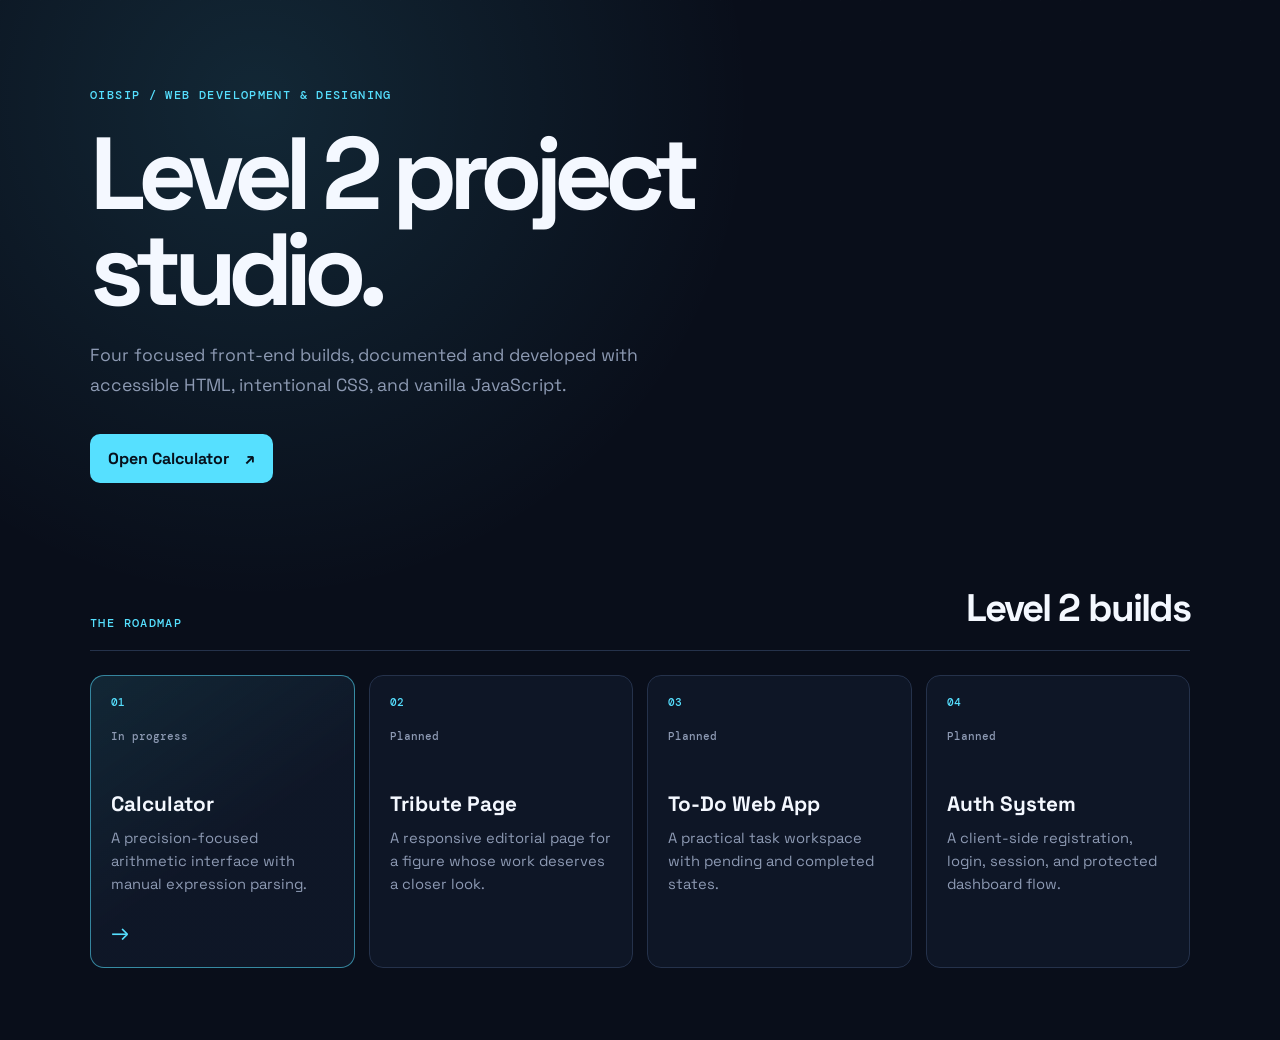
==== index.html @ 38123ad7 "feat: add Level 2 calculator, hub, screenshots, and demo" ====
<!doctype html>
<html lang="en">
  <head>
    <meta charset="UTF-8" />
    <meta name="viewport" content="width=device-width, initial-scale=1.0" />
    <meta
      name="description"
      content="OIBSIP Web Development and Designing Level 2 projects."
    />
    <title>OIBSIP · Web Development Level 2</title>
    <link rel="stylesheet" href="./hub.css" />
  </head>
  <body>
    <main class="hub-shell">
      <section class="hub-hero" aria-labelledby="hub-title">
        <p class="eyebrow">OIBSIP / WEB DEVELOPMENT &amp; DESIGNING</p>
        <h1 id="hub-title">Level 2 project studio.</h1>
        <p class="hub-intro">
          Four focused front-end builds, documented and developed with
          accessible HTML, intentional CSS, and vanilla JavaScript.
        </p>
        <a class="primary-link" href="./WebDev-L2-Task1-Calculator/index.html"
          >Open Calculator <span aria-hidden="true">↗</span></a
        >
      </section>

      <section class="project-list" aria-labelledby="projects-title">
        <div class="section-heading">
          <p class="eyebrow">THE ROADMAP</p>
          <h2 id="projects-title">Level 2 builds</h2>
        </div>
        <div class="project-grid">
          <a
            class="project-card project-card--active"
            href="./WebDev-L2-Task1-Calculator/index.html"
          >
            <span class="project-number">01</span>
            <span class="project-status">In progress</span>
            <h3>Calculator</h3>
            <p>
              A precision-focused arithmetic interface with manual expression
              parsing.
            </p>
            <span class="card-arrow" aria-hidden="true">→</span>
          </a>
          <article class="project-card">
            <span class="project-number">02</span>
            <span class="project-status">Planned</span>
            <h3>Tribute Page</h3>
            <p>
              A responsive editorial page for a figure whose work deserves a
              closer look.
            </p>
          </article>
          <article class="project-card">
            <span class="project-number">03</span>
            <span class="project-status">Planned</span>
            <h3>To-Do Web App</h3>
            <p>A practical task workspace with pending and completed states.</p>
          </article>
          <article class="project-card">
            <span class="project-number">04</span>
            <span class="project-status">Planned</span>
            <h3>Auth System</h3>
            <p>
              A client-side registration, login, session, and protected
              dashboard flow.
            </p>
          </article>
        </div>
      </section>
    </main>
  </body>
</html>
---- hub.css ----
@import url("https://fonts.googleapis.com/css2?family=DM+Mono:wght@400;500&family=Space+Grotesk:wght@400;500;600;700&display=swap");

:root {
  color-scheme: dark;
  --ink: #f4f8ff;
  --muted: #8d9ab3;
  --bg: #090e1a;
  --panel: #101829;
  --line: #25324b;
  --accent: #56e0ff;
  --warm: #ff9f86;
}
* {
  box-sizing: border-box;
}
body {
  margin: 0;
  min-height: 100vh;
  color: var(--ink);
  background:
    radial-gradient(
      circle at 20% 10%,
      rgba(86, 224, 255, 0.12),
      transparent 31rem
    ),
    var(--bg);
  font-family: "Space Grotesk", system-ui, sans-serif;
}
body::before {
  content: "";
  position: fixed;
  inset: 0;
  pointer-events: none;
  opacity: 0.16;
  background-image:
    linear-gradient(rgba(255, 255, 255, 0.04) 1px, transparent 1px),
    linear-gradient(90deg, rgba(255, 255, 255, 0.04) 1px, transparent 1px);
  background-size: 40px 40px;
  mask-image: linear-gradient(to bottom, black, transparent 80%);
}
.hub-shell {
  width: min(1100px, calc(100% - 48px));
  margin: 0 auto;
  padding: 88px 0 72px;
  position: relative;
}
.eyebrow {
  margin: 0;
  color: var(--accent);
  font:
    500 0.72rem/1.4 "DM Mono",
    monospace;
  letter-spacing: 0.12em;
  text-transform: uppercase;
}
.hub-hero {
  max-width: 700px;
  padding-bottom: 100px;
}
h1,
h2,
h3,
p {
  margin-top: 0;
}
h1 {
  max-width: 680px;
  margin: 22px 0;
  font-size: clamp(3.2rem, 8vw, 6.5rem);
  line-height: 0.94;
  letter-spacing: -0.08em;
}
.hub-intro {
  max-width: 550px;
  margin-bottom: 34px;
  color: var(--muted);
  font-size: 1.1rem;
  line-height: 1.7;
}
.primary-link {
  display: inline-flex;
  align-items: center;
  gap: 16px;
  color: #06101c;
  background: var(--accent);
  padding: 14px 18px;
  font-weight: 700;
  text-decoration: none;
  border-radius: 10px;
  transition:
    transform 0.18s ease,
    box-shadow 0.18s ease;
}

.primary-link:hover,
.primary-link:focus-visible {
  transform: translateY(-3px);
  box-shadow: 0 12px 28px rgba(86, 224, 255, 0.2);
}

.section-heading {
  display: flex;
  align-items: end;
  justify-content: space-between;
  gap: 20px;
  margin-bottom: 24px;
  border-bottom: 1px solid var(--line);
  padding-bottom: 18px;
}
h2 {
  margin-bottom: 0;
  font-size: clamp(1.6rem, 4vw, 2.4rem);
  letter-spacing: -0.05em;
}
.project-grid {
  display: grid;
  grid-template-columns: repeat(4, 1fr);
  gap: 14px;
}
.project-card {
  min-height: 250px;
  padding: 20px;
  color: inherit;
  background: rgba(16, 24, 41, 0.86);
  border: 1px solid var(--line);
  border-radius: 14px;
  text-decoration: none;
  transition:
    transform 0.2s ease,
    border-color 0.2s ease,
    background 0.2s ease;
}
.project-card--active {
  border-color: rgba(86, 224, 255, 0.55);
  background: linear-gradient(
    145deg,
    rgba(86, 224, 255, 0.12),
    rgba(16, 24, 41, 0.9) 55%
  );
}
.project-card--active:hover,
.project-card--active:focus-visible {
  transform: translateY(-5px);
  border-color: var(--accent);
}
.project-number,
.project-status {
  display: block;
  font:
    500 0.7rem/1.2 "DM Mono",
    monospace;
}
.project-number {
  color: var(--accent);
}
.project-status {
  margin: 20px 0 48px;
  color: var(--muted);
}
.project-card h3 {
  margin-bottom: 10px;
  font-size: 1.3rem;
}
.project-card p {
  margin-bottom: 0;
  color: var(--muted);
  font-size: 0.92rem;
  line-height: 1.55;
}
.card-arrow {
  display: block;
  margin-top: 22px;
  color: var(--accent);
  font-size: 1.4rem;
}
@media (max-width: 840px) {
  .project-grid {
    grid-template-columns: repeat(2, 1fr);
  }
}
@media (max-width: 560px) {
  .hub-shell {
    width: min(100% - 32px, 500px);
    padding-top: 52px;
  }
  .hub-hero {
    padding-bottom: 64px;
  }
  .project-grid {
    grid-template-columns: 1fr;
  }
  .project-card {
    min-height: auto;
  }
  .project-status {
    margin-bottom: 28px;
  }
}
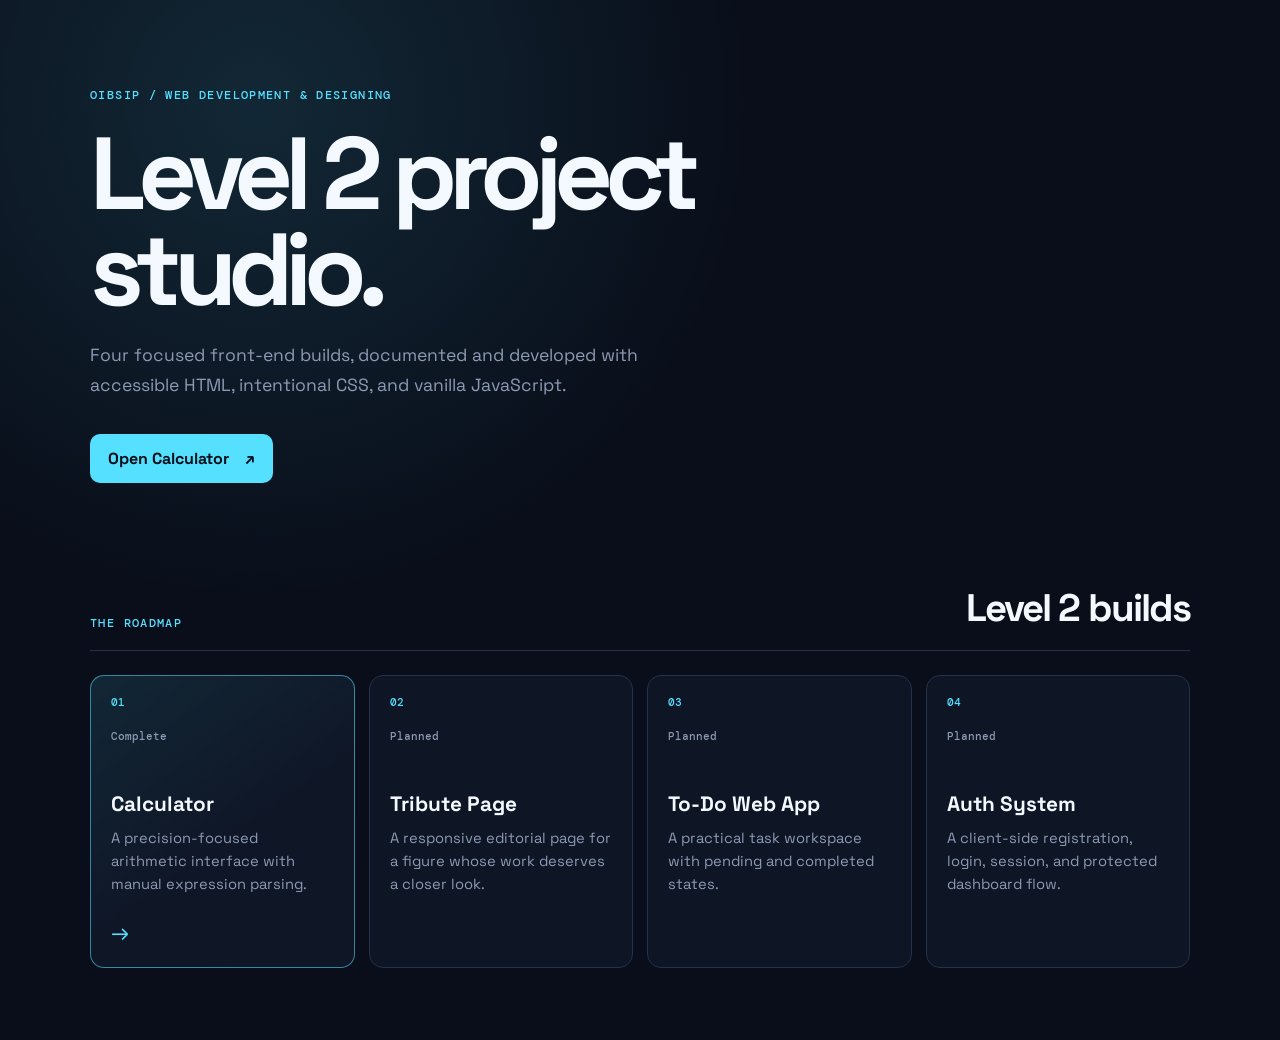
==== commit 677b8e40: "docs: mark calculator complete and add live demo links" ====
--- a/index.html
+++ b/index.html
@@ -8,6 +8,7 @@
       content="OIBSIP Web Development and Designing Level 2 projects."
     />
     <title>OIBSIP · Web Development Level 2</title>
+    <link rel="icon" href="data:image/svg+xml,%3Csvg xmlns='http://www.w3.org/2000/svg' viewBox='0 0 64 64'%3E%3Crect width='64' height='64' rx='14' fill='%2356e0ff'/%3E%3Ctext x='32' y='45' font-size='38' text-anchor='middle' fill='%2304131c'%3E%3D%3C/text%3E%3C/svg%3E" />
     <link rel="stylesheet" href="./hub.css" />
   </head>
   <body>
@@ -35,7 +36,7 @@
             href="./WebDev-L2-Task1-Calculator/index.html"
           >
             <span class="project-number">01</span>
-            <span class="project-status">In progress</span>
+            <span class="project-status">Complete</span>
             <h3>Calculator</h3>
             <p>
               A precision-focused arithmetic interface with manual expression
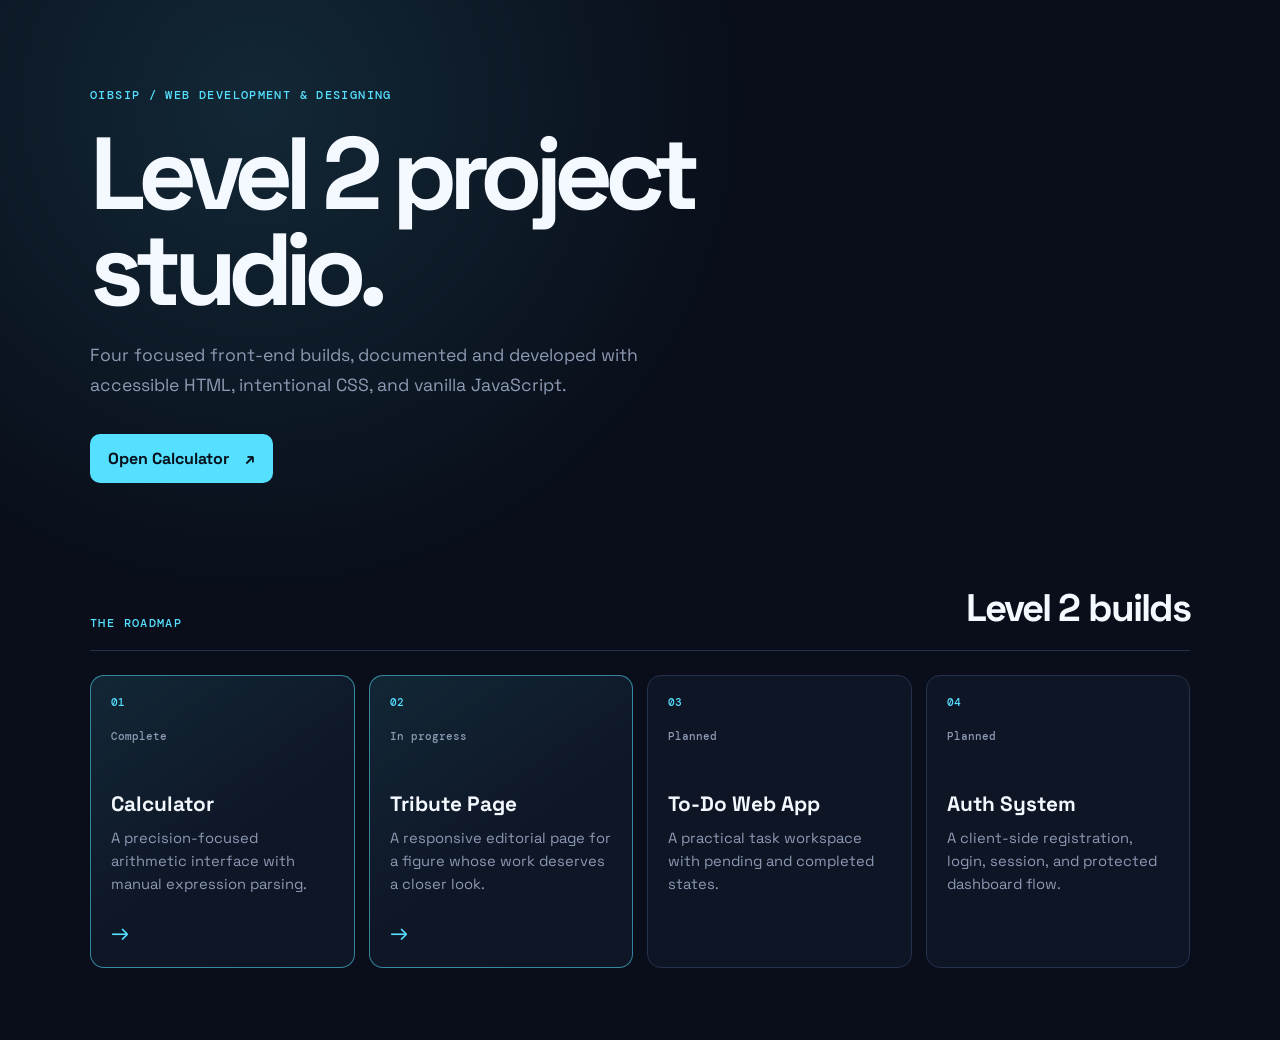
==== commit 7bbc1287: "feat: add Level 2 tribute page, screenshots, and demo" ====
--- a/index.html
+++ b/index.html
@@ -44,15 +44,19 @@
             </p>
             <span class="card-arrow" aria-hidden="true">→</span>
           </a>
-          <article class="project-card">
+          <a
+            class="project-card project-card--active"
+            href="./WebDev-L2-Task2-TributePage/index.html"
+          >
             <span class="project-number">02</span>
-            <span class="project-status">Planned</span>
+            <span class="project-status">In progress</span>
             <h3>Tribute Page</h3>
             <p>
               A responsive editorial page for a figure whose work deserves a
               closer look.
             </p>
-          </article>
+            <span class="card-arrow" aria-hidden="true">→</span>
+          </a>
           <article class="project-card">
             <span class="project-number">03</span>
             <span class="project-status">Planned</span>
--- a/hub.css
+++ b/hub.css
@@ -91,13 +91,11 @@
     transform 0.18s ease,
     box-shadow 0.18s ease;
 }
-
 .primary-link:hover,
 .primary-link:focus-visible {
   transform: translateY(-3px);
   box-shadow: 0 12px 28px rgba(86, 224, 255, 0.2);
 }
-
 .section-heading {
   display: flex;
   align-items: end;
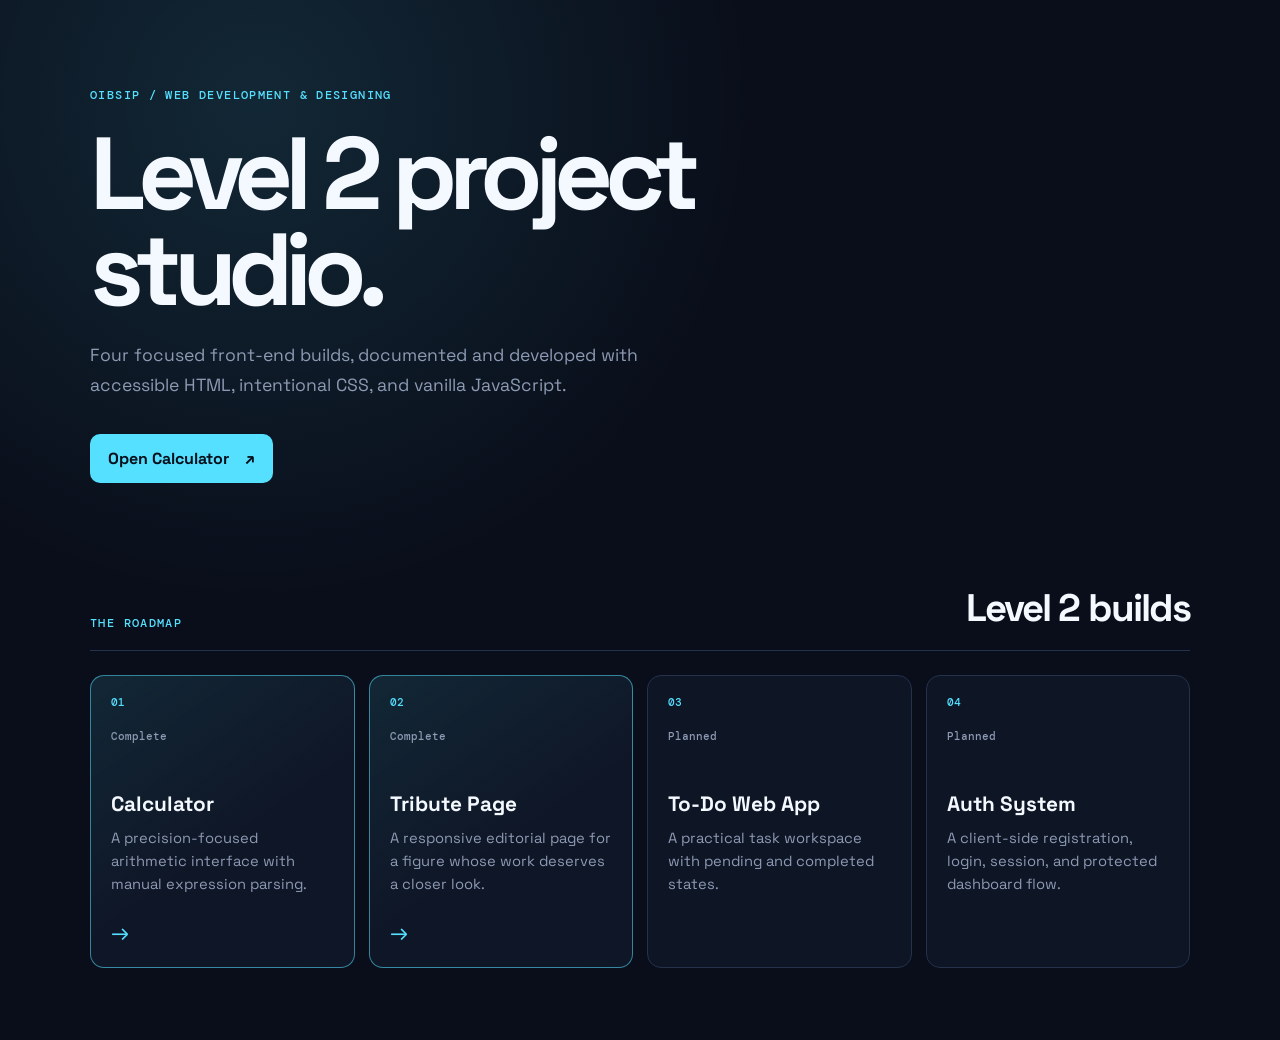
==== commit f62ff121: "docs: mark tribute page complete and add live demo link" ====
--- a/index.html
+++ b/index.html
@@ -49,7 +49,7 @@
             href="./WebDev-L2-Task2-TributePage/index.html"
           >
             <span class="project-number">02</span>
-            <span class="project-status">In progress</span>
+            <span class="project-status">Complete</span>
             <h3>Tribute Page</h3>
             <p>
               A responsive editorial page for a figure whose work deserves a
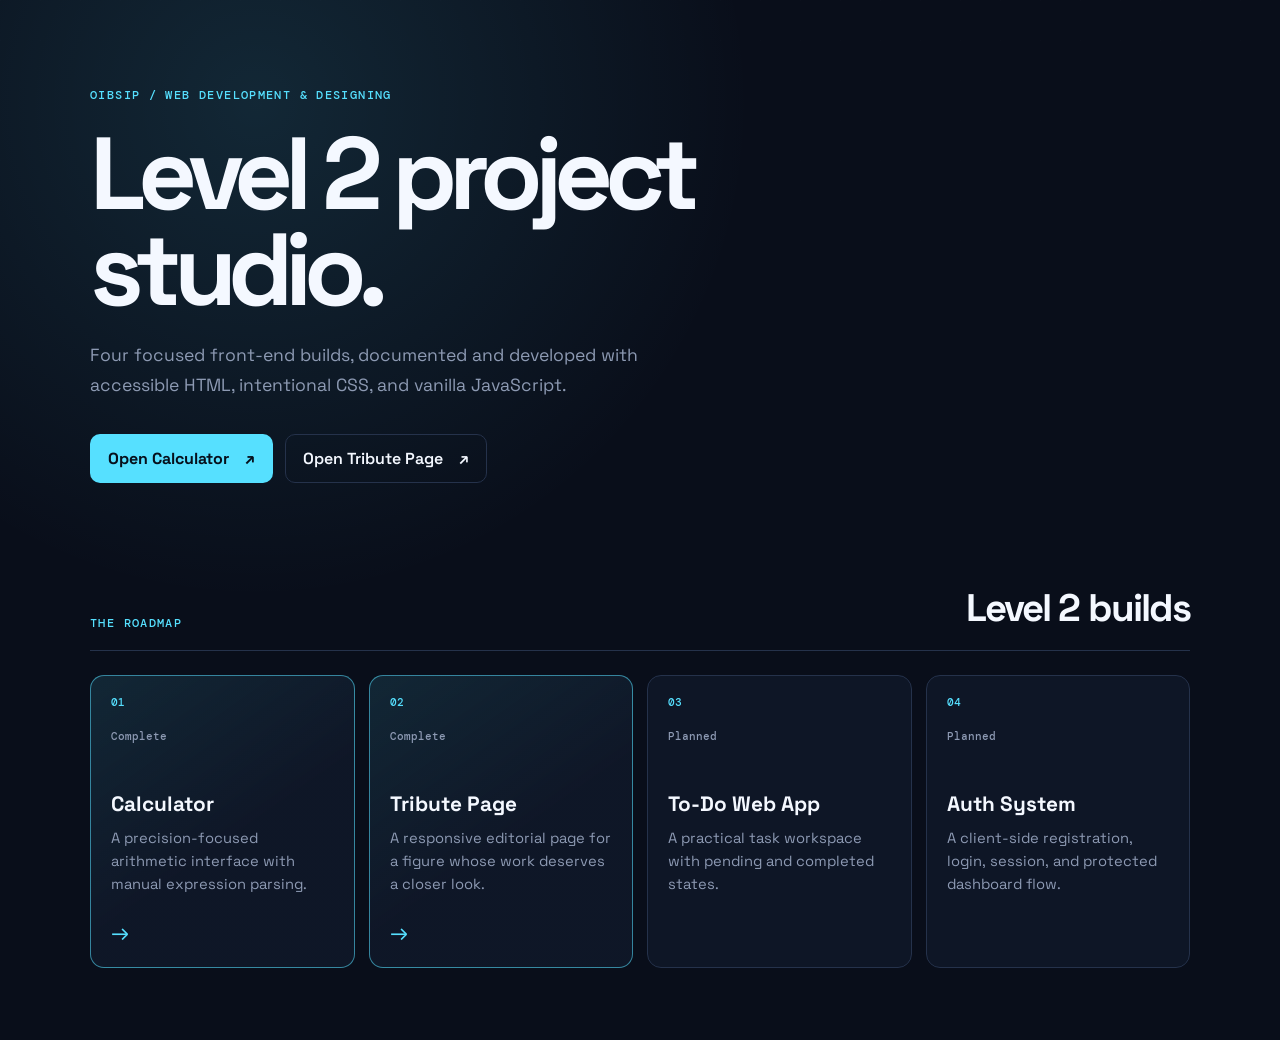
==== commit c8659551: "feat: add tribute shortcut to project hub" ====
--- a/index.html
+++ b/index.html
@@ -20,9 +20,16 @@
           Four focused front-end builds, documented and developed with
           accessible HTML, intentional CSS, and vanilla JavaScript.
         </p>
-        <a class="primary-link" href="./WebDev-L2-Task1-Calculator/index.html"
-          >Open Calculator <span aria-hidden="true">↗</span></a
-        >
+        <div class="hero-actions">
+          <a class="primary-link" href="./WebDev-L2-Task1-Calculator/index.html"
+            >Open Calculator <span aria-hidden="true">↗</span></a
+          >
+          <a
+            class="secondary-link"
+            href="./WebDev-L2-Task2-TributePage/index.html"
+            >Open Tribute Page <span aria-hidden="true">↗</span></a
+          >
+        </div>
       </section>
 
       <section class="project-list" aria-labelledby="projects-title">
--- a/hub.css
+++ b/hub.css
@@ -96,6 +96,33 @@
   transform: translateY(-3px);
   box-shadow: 0 12px 28px rgba(86, 224, 255, 0.2);
 }
+.hero-actions {
+  display: flex;
+  flex-wrap: wrap;
+  align-items: center;
+  gap: 12px;
+}
+.secondary-link {
+  display: inline-flex;
+  align-items: center;
+  gap: 16px;
+  padding: 13px 17px;
+  color: var(--ink);
+  border: 1px solid var(--line);
+  border-radius: 10px;
+  font-weight: 600;
+  text-decoration: none;
+  transition:
+    transform 0.18s ease,
+    border-color 0.18s ease,
+    color 0.18s ease;
+}
+.secondary-link:hover,
+.secondary-link:focus-visible {
+  transform: translateY(-3px);
+  border-color: var(--accent);
+  color: var(--accent);
+}
 .section-heading {
   display: flex;
   align-items: end;
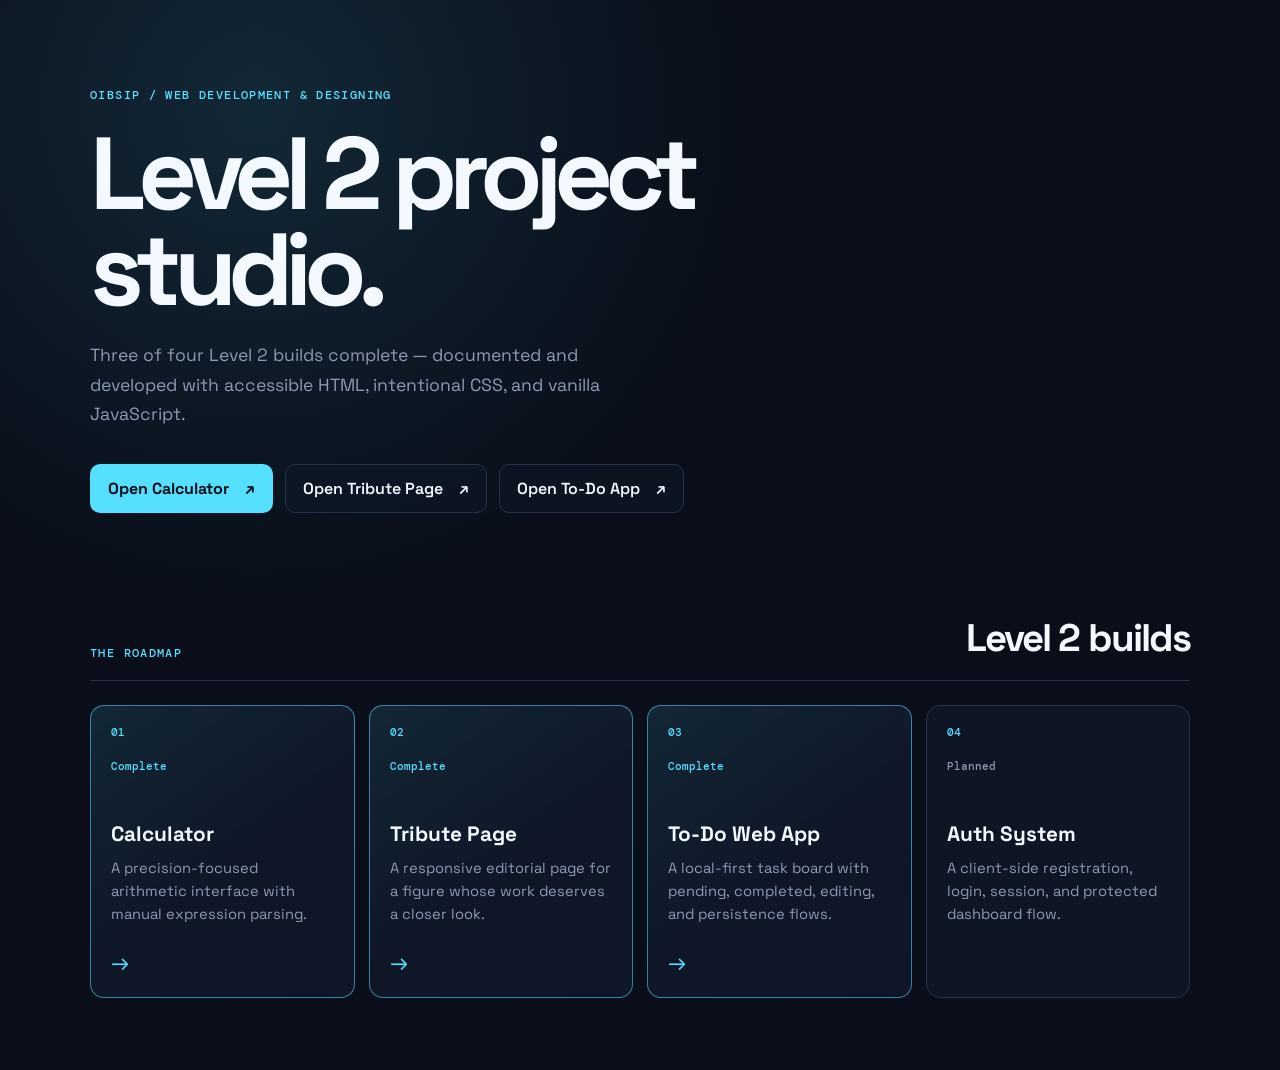
==== commit 0e3331ec: "feat: add Level 2 to-do app, screenshots, and demo" ====
--- a/index.html
+++ b/index.html
@@ -17,7 +17,7 @@
         <p class="eyebrow">OIBSIP / WEB DEVELOPMENT &amp; DESIGNING</p>
         <h1 id="hub-title">Level 2 project studio.</h1>
         <p class="hub-intro">
-          Four focused front-end builds, documented and developed with
+          Three of four Level 2 builds complete — documented and developed with
           accessible HTML, intentional CSS, and vanilla JavaScript.
         </p>
         <div class="hero-actions">
@@ -28,6 +28,11 @@
             class="secondary-link"
             href="./WebDev-L2-Task2-TributePage/index.html"
             >Open Tribute Page <span aria-hidden="true">↗</span></a
+          >
+          <a
+            class="secondary-link"
+            href="./WebDev-L2-Task3-ToDoWebApp/index.html"
+            >Open To-Do App <span aria-hidden="true">↗</span></a
           >
         </div>
       </section>
@@ -64,12 +69,19 @@
             </p>
             <span class="card-arrow" aria-hidden="true">→</span>
           </a>
-          <article class="project-card">
+          <a
+            class="project-card project-card--active"
+            href="./WebDev-L2-Task3-ToDoWebApp/index.html"
+          >
             <span class="project-number">03</span>
-            <span class="project-status">Planned</span>
+            <span class="project-status">Complete</span>
             <h3>To-Do Web App</h3>
-            <p>A practical task workspace with pending and completed states.</p>
-          </article>
+            <p>
+              A local-first task board with pending, completed, editing, and
+              persistence flows.
+            </p>
+            <span class="card-arrow" aria-hidden="true">→</span>
+          </a>
           <article class="project-card">
             <span class="project-number">04</span>
             <span class="project-status">Planned</span>
--- a/hub.css
+++ b/hub.css
@@ -108,6 +108,7 @@
   gap: 16px;
   padding: 13px 17px;
   color: var(--ink);
+  background: rgba(16, 24, 41, 0.55);
   border: 1px solid var(--line);
   border-radius: 10px;
   font-weight: 600;
@@ -115,11 +116,13 @@
   transition:
     transform 0.18s ease,
     border-color 0.18s ease,
-    color 0.18s ease;
+    color 0.18s ease,
+    background 0.18s ease;
 }
 .secondary-link:hover,
 .secondary-link:focus-visible {
   transform: translateY(-3px);
+  background: rgba(16, 24, 41, 0.9);
   border-color: var(--accent);
   color: var(--accent);
 }
@@ -182,6 +185,9 @@
   margin: 20px 0 48px;
   color: var(--muted);
 }
+.project-card--active .project-status {
+  color: var(--accent);
+}
 .project-card h3 {
   margin-bottom: 10px;
   font-size: 1.3rem;
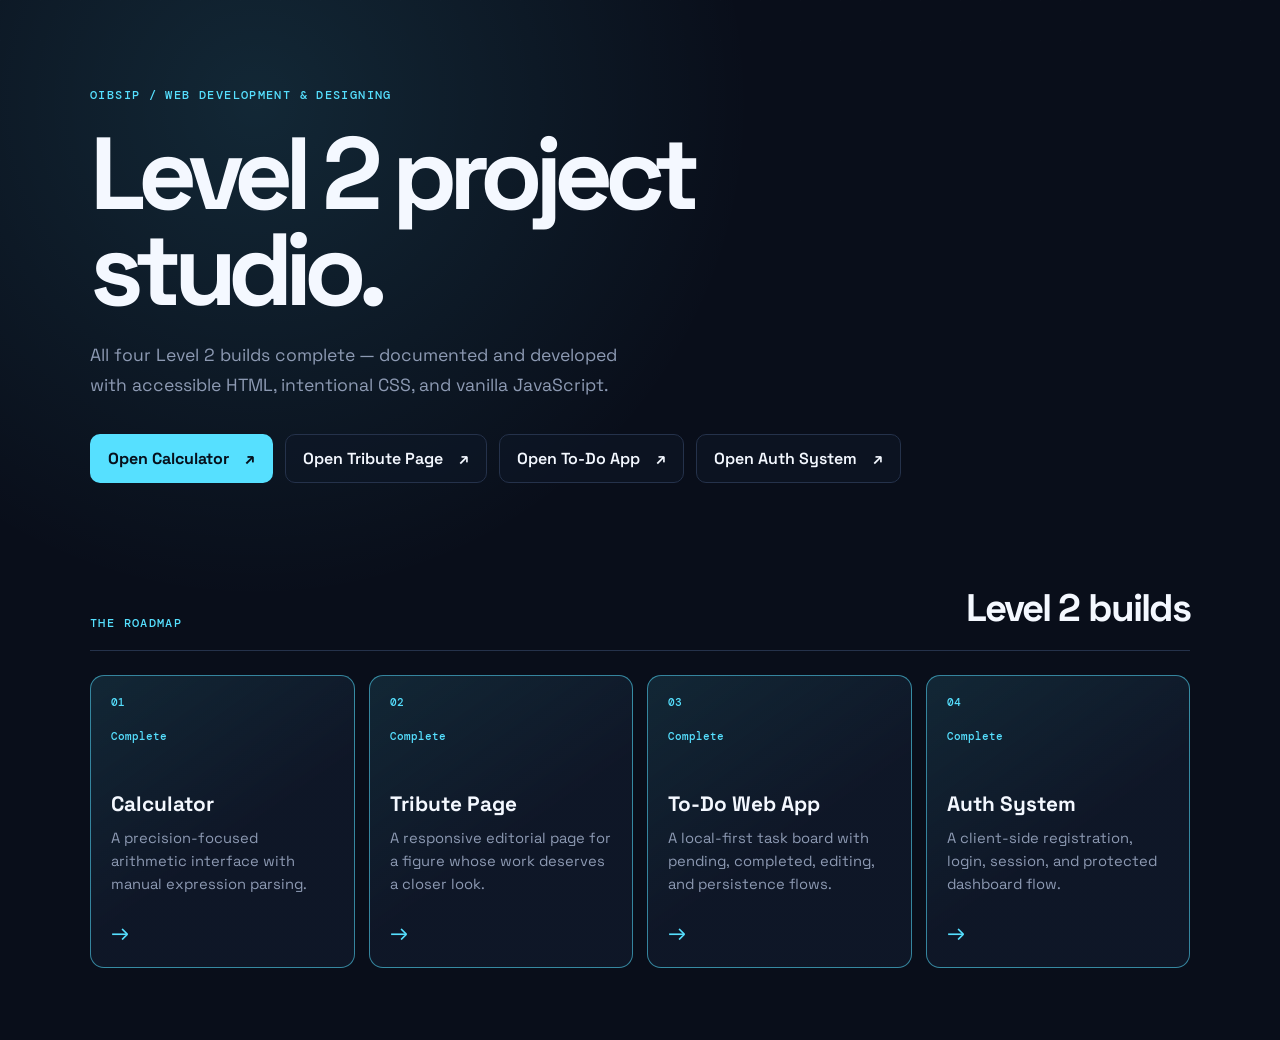
==== commit 938af71d: "feat: add Level 2 auth system and complete project hub" ====
--- a/index.html
+++ b/index.html
@@ -8,7 +8,7 @@
       content="OIBSIP Web Development and Designing Level 2 projects."
     />
     <title>OIBSIP · Web Development Level 2</title>
-    <link rel="icon" href="data:image/svg+xml,%3Csvg xmlns='http://www.w3.org/2000/svg' viewBox='0 0 64 64'%3E%3Crect width='64' height='64' rx='14' fill='%2356e0ff'/%3E%3Ctext x='32' y='45' font-size='38' text-anchor='middle' fill='%2304131c'%3E%3D%3C/text%3E%3C/svg%3E" />
+    <link rel="icon" href="data:image/svg+xml,%3Csvg xmlns='http://www.w3.org/2000/svg' viewBox='0 0 64 64'%3E%3Crect width='64' height='64' rx='14' fill='%2356e0ff'/%3E%3Crect x='14' y='14' width='14' height='14' rx='2' fill='%2306101c'/%3E%3Crect x='36' y='14' width='14' height='14' rx='2' fill='%2306101c'/%3E%3Crect x='14' y='36' width='14' height='14' rx='2' fill='%2306101c'/%3E%3Crect x='36' y='36' width='14' height='14' rx='2' fill='%2306101c'/%3E%3C/svg%3E" />
     <link rel="stylesheet" href="./hub.css" />
   </head>
   <body>
@@ -17,7 +17,7 @@
         <p class="eyebrow">OIBSIP / WEB DEVELOPMENT &amp; DESIGNING</p>
         <h1 id="hub-title">Level 2 project studio.</h1>
         <p class="hub-intro">
-          Three of four Level 2 builds complete — documented and developed with
+          All four Level 2 builds complete — documented and developed with
           accessible HTML, intentional CSS, and vanilla JavaScript.
         </p>
         <div class="hero-actions">
@@ -33,6 +33,11 @@
             class="secondary-link"
             href="./WebDev-L2-Task3-ToDoWebApp/index.html"
             >Open To-Do App <span aria-hidden="true">↗</span></a
+          >
+          <a
+            class="secondary-link"
+            href="./WebDev-L2-Task4-LoginAuthenticationSystem/index.html"
+            >Open Auth System <span aria-hidden="true">↗</span></a
           >
         </div>
       </section>
@@ -82,15 +87,19 @@
             </p>
             <span class="card-arrow" aria-hidden="true">→</span>
           </a>
-          <article class="project-card">
+          <a
+            class="project-card project-card--active"
+            href="./WebDev-L2-Task4-LoginAuthenticationSystem/index.html"
+          >
             <span class="project-number">04</span>
-            <span class="project-status">Planned</span>
+            <span class="project-status">Complete</span>
             <h3>Auth System</h3>
             <p>
               A client-side registration, login, session, and protected
               dashboard flow.
             </p>
-          </article>
+            <span class="card-arrow" aria-hidden="true">→</span>
+          </a>
         </div>
       </section>
     </main>
--- a/hub.css
+++ b/hub.css
@@ -54,7 +54,7 @@
   text-transform: uppercase;
 }
 .hub-hero {
-  max-width: 700px;
+  max-width: 840px;
   padding-bottom: 100px;
 }
 h1,
